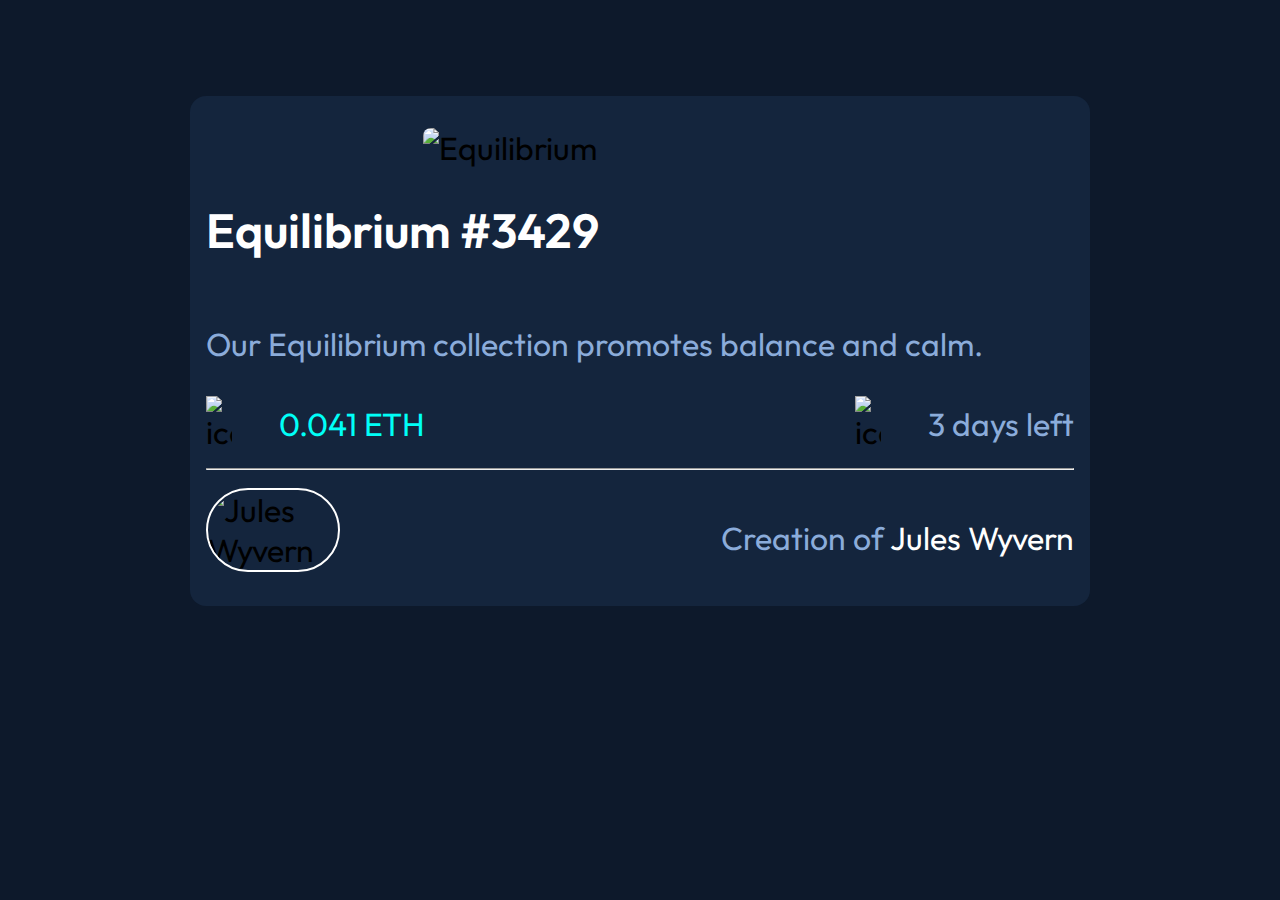
==== index.html @ 67031e04 "primeiro commit" ====
<!DOCTYPE html>
<html lang="pt-br">
<head>
    <meta charset="UTF-8">
    <meta name="viewport" content="width=device-width, initial-scale=1.0">
    <link rel="stylesheet" href="style.css">
    <link rel="preconnect" href="https://fonts.googleapis.com">
    <link rel="preconnect" href="https://fonts.gstatic.com" crossorigin>
    <link href="https://fonts.googleapis.com/css2?family=Outfit:wght@100..900&display=swap" rel="stylesheet">
    <title>Equilibrium</title>
</head>
<body>
    <main class="conteudo_principal">
        <div class="container">
            <div class="overlay">
                <img class="hoverImg" src="/nft-preview-card-component-main/images/icon-view.svg" alt="view">
            </div>
        </div>
        <img class="mainImg" src="/nft-preview-card-component-main/images/image-equilibrium.jpg" alt="Equilibrium">
        <div class="conteudo_texto">
            <p class="style2 font3 padd1 act">Equilibrium #3429</p>
            <p class="style1 padd1">Our Equilibrium collection promotes balance and calm.</p>
            <div class="texto_div">
                <img class="imgIcon si2" src="/nft-preview-card-component-main/images/icon-ethereum.svg" alt="icon"><p class="style3 si3">0.041 ETH</p>
                <p class="align"></p>
                <img class="imgIcon" src="/nft-preview-card-component-main/images/icon-clock.svg" alt="icon"><p class="style1 si1">3 days left</p>
            </div>
            <hr/>
            <div class="texto_div">
                <img class="avatar_img" src="/nft-preview-card-component-main/images/image-avatar.png" alt="Jules Wyvern">
                <p class="style1 padd1 xm">Creation of <strong class="style2 font2 act">Jules Wyvern</strong></p>
            </div>
        </div>
    </main>
</body>
</html>
---- style.css ----
:root {
    --cor-primaria: #0d192b;
    --cor-secundaria:#14253d;
    --cor-terciaria: #2f415b;

    --cor-texto: #8bacda;
    --cor-texto2: #00fff7;
    --cor-texto-principal: #ffffff;
}

* {
    margin: 0;
    padding: 0;
}

body {
    box-sizing: border-box;  
    background-color: var(--cor-primaria);
    margin: 3rem 1rem;
}

.mainImg {
    width: 90%;
    border-radius: 0.5rem;
}

.avatar_img {
    width:15%;
    border: 2px white solid;
    border-radius: 90px;
}

.conteudo_principal {
    display: flex;
    padding: 1rem;
    background-color: var(--cor-secundaria);
    align-items: center;
    font-family: Outfit;
    font-size: 1.1rem;
    flex-direction: column;
    border-radius: 1rem;
}

.conteudo_texto {
    align-items: left;
}

.texto_div {
    display: flex;
    justify-content: space-between;
    align-items: center;
    gap: 1rem;
}

.imgIcon {
    padding-right:0.5rem;
}

.style1 {
    color: var(--cor-texto);
}

.style2 {
    color: var(--cor-texto-principal);
    font-weight: 600;
}

.font2 {
    font-weight: 400;
}

.font3 {
    font-size: 24px;
}

.padd1 {
    padding: 1rem 0;
}

.style3 {
    color: var(--cor-texto2);
}

hr {
    margin: 1rem 0;
}

.xm {
    padding-right: 2.7rem;
}

.act:hover {
    color:var(--cor-texto2);
    cursor: pointer;
}

.overlay {
    position: absolute;
    top: 65px;
    bottom: 0;
    left: 48px;
    right: 0px;
    height: 42%;
    width: 74.5%;
    opacity: 0;
    transition: .5s ease;
    background-color: var(--cor-texto2);
    border-radius: 0.5rem;
 
}

.container:hover .overlay {
    opacity: 1;
    cursor: pointer;
}

.hoverImg {
    width:15%;
    position: absolute;
    left: 120px;
    top: 120px;
}

@media screen and (min-width: 1024px) {
   .mainImg {
    width: 50%;
    margin-top: 1rem;
   }

   .avatar_img {
    margin-bottom: 1rem;
    border: 2px white solid;
    border-radius: 90px;
   }

   .imgIcon {
    padding: 0.2 rem;
    width: 3%;
   }

   .conteudo_principal {
    font-size: 2rem;
   }

   .font3 {
    font-size: 3rem;
   }

   .padd1 {
    padding: 2rem 0;
   }

    body {
    margin: 6rem auto;
    width: 100vh;
   }

   .align {
    padding: 0 11rem;
   }
}

@media screen and (min-width: 1440px) {
    body {
        padding: 13rem 15rem;
        width: 1440px;
    }

    .conteudo_principal {
        font-size: 2.5rem;
        padding: 2rem;
        border-radius: 2rem;
    }

    .imgIcon {
        width: 5%;
    }

    .mainImg {
        width: 90%;
        border-radius: 2rem;
    }

    .avatar_img {
        border: 2px white solid;
        border-radius: 90px;
    }

    .si1 {
        font-size: 2.5rem;
    }

    .align {
        padding: 0 9rem;
    }

    .texto_div {
        padding: 2rem 0;
    }

    .xm {
        padding-right: 18rem;
    }

    .font3 {
        padding-top: 3rem;
    }

    .overlay {
        position: absolute;
        top: 350px;
        bottom: 0;
        left: 1880px;
        right: 0;
        height: 39%;
        width: 17.5%;
        opacity: 0;
        transition: .5s ease;
        background-color: var(--cor-texto2);
        border-radius: 2rem;
     
    }
    
    .container:hover .overlay {
        opacity: 1;
        cursor: pointer;
    }
    .hoverImg {
        width:15%;
        position: absolute;
        left: 360px;
        top: 340px;
    }
}
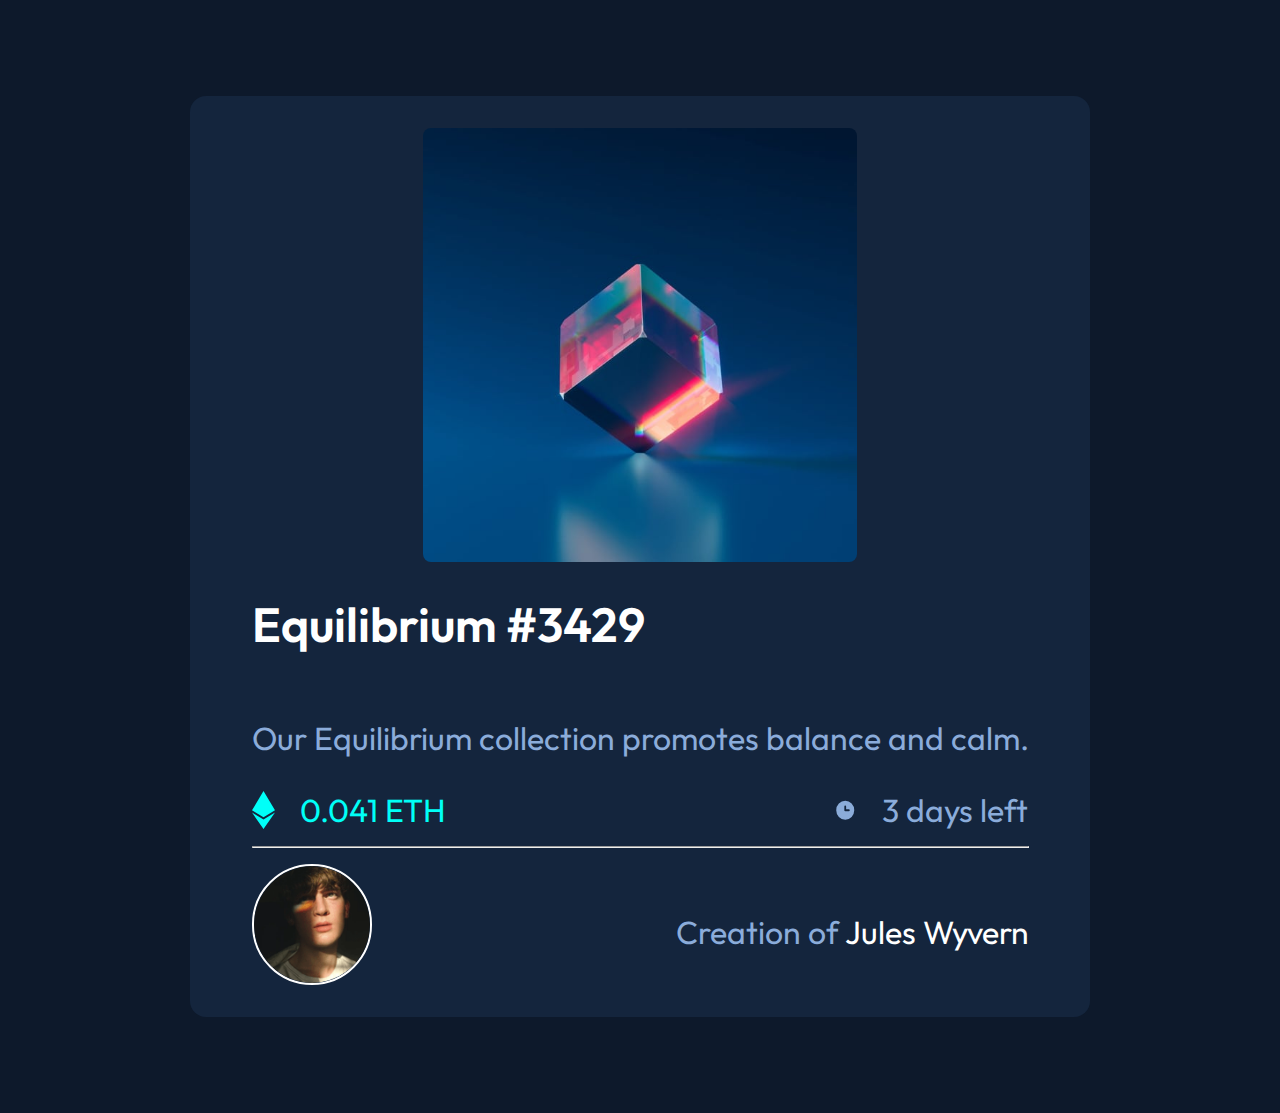
==== commit 334ac611: "segundo commit" ====
--- a/index.html
+++ b/index.html
@@ -1,33 +1,37 @@
 <!DOCTYPE html>
-<html lang="pt-br">
+<html lang="en">
 <head>
     <meta charset="UTF-8">
     <meta name="viewport" content="width=device-width, initial-scale=1.0">
+
+    <link rel="icon" type="image/png" sizes="32x32" href="/images/favicon-32x32.png">
+
+    <title>Frontend Mentor | NFT preview card component</title>
     <link rel="stylesheet" href="style.css">
     <link rel="preconnect" href="https://fonts.googleapis.com">
     <link rel="preconnect" href="https://fonts.gstatic.com" crossorigin>
     <link href="https://fonts.googleapis.com/css2?family=Outfit:wght@100..900&display=swap" rel="stylesheet">
-    <title>Equilibrium</title>
+   
 </head>
 <body>
     <main class="conteudo_principal">
         <div class="container">
             <div class="overlay">
-                <img class="hoverImg" src="/nft-preview-card-component-main/images/icon-view.svg" alt="view">
+                <img class="hoverImg" src="/images/icon-view.svg" alt="view">
             </div>
         </div>
-        <img class="mainImg" src="/nft-preview-card-component-main/images/image-equilibrium.jpg" alt="Equilibrium">
+        <img class="mainImg" src="/images/image-equilibrium.jpg" alt="Equilibrium">
         <div class="conteudo_texto">
             <p class="style2 font3 padd1 act">Equilibrium #3429</p>
             <p class="style1 padd1">Our Equilibrium collection promotes balance and calm.</p>
             <div class="texto_div">
-                <img class="imgIcon si2" src="/nft-preview-card-component-main/images/icon-ethereum.svg" alt="icon"><p class="style3 si3">0.041 ETH</p>
+                <img class="imgIcon si2" src="/images/icon-ethereum.svg" alt="icon"><p class="style3 si3">0.041 ETH</p>
                 <p class="align"></p>
-                <img class="imgIcon" src="/nft-preview-card-component-main/images/icon-clock.svg" alt="icon"><p class="style1 si1">3 days left</p>
+                <img class="imgIcon" src="/images/icon-clock.svg" alt="icon"><p class="style1 si1">3 days left</p>
             </div>
             <hr/>
             <div class="texto_div">
-                <img class="avatar_img" src="/nft-preview-card-component-main/images/image-avatar.png" alt="Jules Wyvern">
+                <img class="avatar_img" src="/images/image-avatar.png" alt="Jules Wyvern">
                 <p class="style1 padd1 xm">Creation of <strong class="style2 font2 act">Jules Wyvern</strong></p>
             </div>
         </div>
